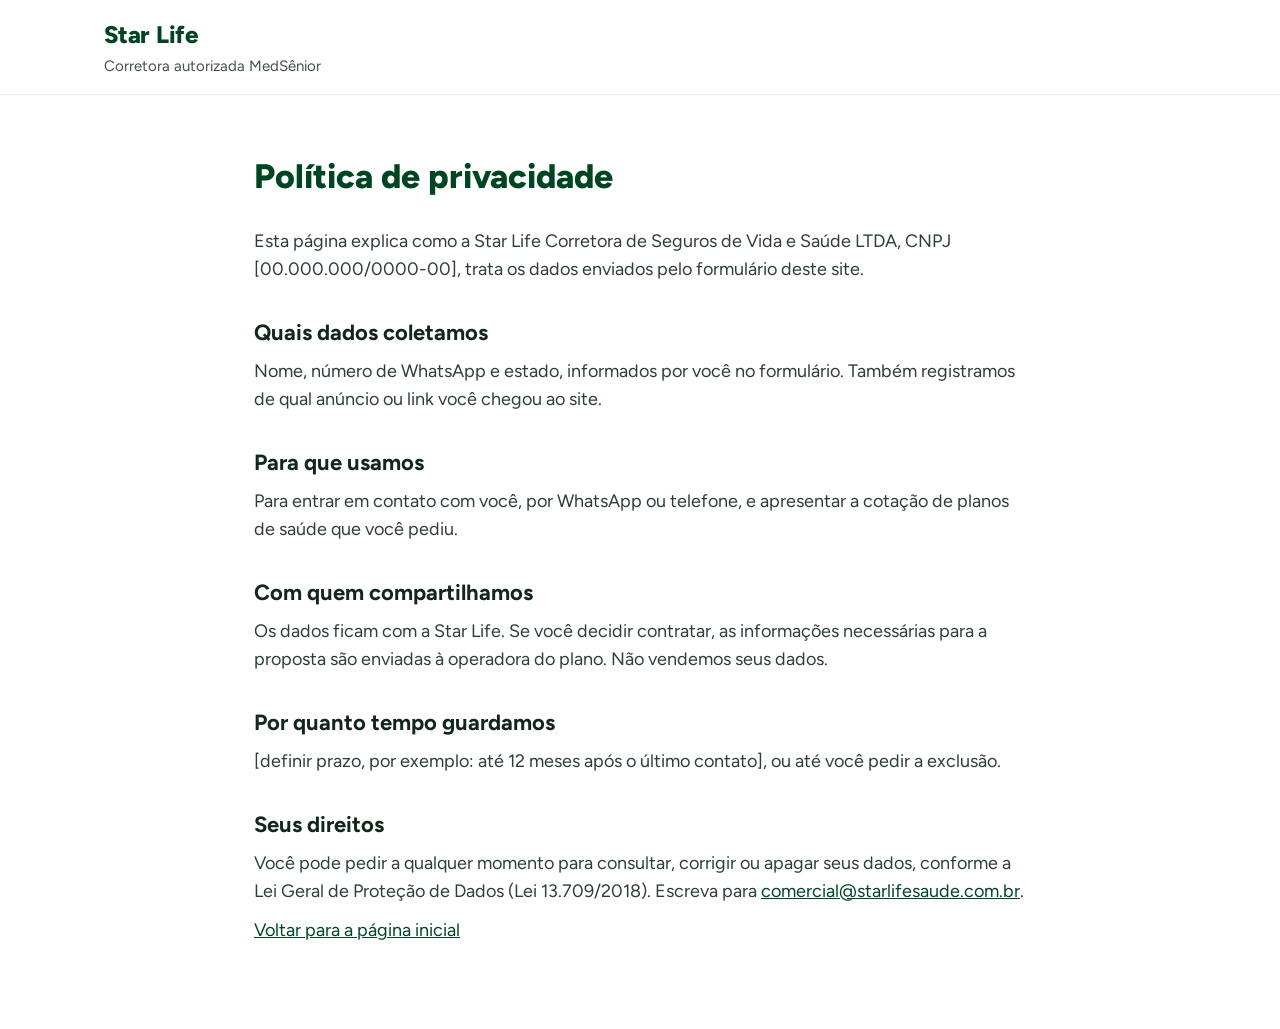
==== privacidade.html @ b42cec8d "Preenche endereço e e-mail de contato com dados do site da Star Life Co-Authored-By: Claude Opus 5.5" ====
<!doctype html>
<html lang="pt-BR">
<head>
<meta charset="utf-8">
<meta name="viewport" content="width=device-width, initial-scale=1">
<title>Política de privacidade | Star Life Corretora</title>
<meta name="robots" content="noindex">
<link rel="stylesheet" href="https://fonts.googleapis.com/css2?family=Figtree:wght@400;500;600;700;800&display=swap">
<link rel="stylesheet" href="styles.css">
</head>
<body>

<header class="topo">
  <div class="container topo__linha">
    <a class="marca" href="index.html" style="text-decoration: none">
      <span class="marca__nome">Star Life</span>
      <span class="marca__sub">Corretora autorizada MedSênior</span>
    </a>
  </div>
</header>

<!-- RASCUNHO: revisar com a cliente (e, se possível, com um advogado) antes de publicar. -->
<main class="texto">
  <div class="container container--estreito">
    <h1>Política de privacidade</h1>

    <p>Esta página explica como a Star Life Corretora de Seguros de Vida e Saúde LTDA, CNPJ [00.000.000/0000-00], trata os dados enviados pelo formulário deste site.</p>

    <h2>Quais dados coletamos</h2>
    <p>Nome, número de WhatsApp e estado, informados por você no formulário. Também registramos de qual anúncio ou link você chegou ao site.</p>

    <h2>Para que usamos</h2>
    <p>Para entrar em contato com você, por WhatsApp ou telefone, e apresentar a cotação de planos de saúde que você pediu.</p>

    <h2>Com quem compartilhamos</h2>
    <p>Os dados ficam com a Star Life. Se você decidir contratar, as informações necessárias para a proposta são enviadas à operadora do plano. Não vendemos seus dados.</p>

    <h2>Por quanto tempo guardamos</h2>
    <p>[definir prazo, por exemplo: até 12 meses após o último contato], ou até você pedir a exclusão.</p>

    <h2>Seus direitos</h2>
    <p>Você pode pedir a qualquer momento para consultar, corrigir ou apagar seus dados, conforme a Lei Geral de Proteção de Dados (Lei 13.709/2018). Escreva para <a href="mailto:comercial@starlifesaude.com.br">comercial@starlifesaude.com.br</a>.</p>

    <p><a href="index.html">Voltar para a página inicial</a></p>
  </div>
</main>

</body>
</html>
---- styles.css ----
:root {
  --verde-escuro: #004522;
  --verde: #388E3C;
  --bege: #FDD79A;
  --tinta: #12261A;
  --tinta-suave: #3F5447;
  --tinta-media: #2B4033;
  --fundo-suave: #F3F8F4;
  --linha: #D5E2D8;
  --borda-campo: #7C9483;
}

*, *::before, *::after { box-sizing: border-box; }

html { scroll-behavior: smooth; }

body {
  margin: 0;
  font-family: 'Figtree', system-ui, sans-serif;
  font-size: 18px;
  line-height: 1.55;
  color: var(--tinta);
  background: #fff;
}

[hidden] { display: none !important; }

h1, h2, h3, p { margin: 0; }

a { color: var(--verde-escuro); }
a:hover { color: #0B6B37; }

:focus-visible { outline: 3px solid #E0A93B; outline-offset: 2px; }

.container { max-width: 1120px; margin: 0 auto; padding: 0 24px; }
.container--estreito { max-width: 820px; }

/* Botões */
.botao {
  display: inline-flex; align-items: center; justify-content: center; gap: 10px;
  min-height: 56px; padding: 0 28px;
  border: 0; border-radius: 999px;
  font: inherit; font-weight: 800; text-decoration: none; cursor: pointer;
}
.botao--escuro { background: var(--verde-escuro); color: #fff; }
.botao--escuro:hover { background: #0B5A30; color: #fff; }
.botao--claro { background: var(--bege); color: #3A2A05; }
.botao--claro:hover { background: #FFE3B5; color: #3A2A05; }
.botao--cheio { width: 100%; min-height: 60px; font-size: 19px; }
.link {
  padding: 12px 0; border: 0; background: none; cursor: pointer;
  font: inherit; font-size: 16px; font-weight: 600;
  color: var(--verde-escuro); text-decoration: underline;
}

/* Topo */
.topo { border-bottom: 1px solid #E3EBE5; }
.topo__linha {
  display: flex; flex-wrap: wrap; gap: 16px;
  align-items: center; justify-content: space-between;
  padding-top: 16px; padding-bottom: 16px;
}
.topo .botao { min-height: 48px; padding: 0 22px; font-size: 17px; font-weight: 700; }
.marca { display: flex; flex-direction: column; gap: 2px; }
.marca__nome { font-size: 24px; font-weight: 800; color: var(--verde-escuro); letter-spacing: -0.01em; }
.marca__sub { font-size: 15px; color: var(--tinta-suave); }

/* Hero */
.hero { background: var(--fundo-suave); }
.hero__linha {
  display: flex; flex-wrap: wrap; gap: 48px; align-items: flex-start;
  padding-top: 64px; padding-bottom: 64px;
}
.hero__texto { flex: 1 1 440px; min-width: 0; display: flex; flex-direction: column; gap: 24px; align-items: flex-start; }
.hero h1 {
  font-size: clamp(34px, 5vw, 56px); line-height: 1.08; font-weight: 800;
  color: var(--verde-escuro); letter-spacing: -0.02em;
}
.hero__sub { font-size: 20px; color: var(--tinta-media); max-width: 520px; }
.selo {
  padding: 8px 16px; border-radius: 999px;
  background: var(--bege); color: #3A2A05; font-weight: 700; font-size: 16px;
}
.preco {
  display: flex; flex-direction: column; gap: 4px;
  padding: 20px 24px; border-radius: 16px; background: #fff; border: 1px solid var(--linha);
}
.preco__rotulo, .preco__ref { font-size: 15px; color: var(--tinta-suave); }
.preco__valor { font-size: 36px; font-weight: 800; color: var(--verde-escuro); line-height: 1.1; }
.preco__valor small { font-size: 18px; font-weight: 600; }

/* Cartão do formulário */
.cartao {
  flex: 1 1 380px; min-width: 0; max-width: 480px;
  background: #fff; border: 1px solid var(--linha); border-radius: 20px; padding: 32px;
  scroll-margin-top: 16px;
}
.cartao form, #form-sucesso { display: flex; flex-direction: column; gap: 20px; }
#form-sucesso { align-items: flex-start; gap: 16px; }
.cartao h2 { font-size: 26px; font-weight: 800; color: var(--verde-escuro); line-height: 1.2; }
.cartao__sub { font-size: 17px; color: var(--tinta-suave); margin-top: -14px; }
.campo { display: flex; flex-direction: column; gap: 8px; margin: 0; padding: 0; border: 0; min-width: 0; }
.campo label, .campo legend { font-weight: 700; font-size: 17px; padding: 0; }
.campo legend { margin-bottom: 10px; }
.campo input {
  width: 100%; height: 56px; padding: 0 16px;
  border: 2px solid var(--borda-campo); border-radius: 12px;
  font: inherit; font-size: 19px; color: var(--tinta); background: #fff;
}
.campo input[aria-invalid="true"] { border-color: #B3261E; }
.ufs { display: flex; flex-wrap: wrap; gap: 8px; }
.uf {
  min-width: 56px; height: 48px; padding: 0 14px;
  border: 2px solid var(--borda-campo); border-radius: 12px;
  background: #fff; color: var(--tinta);
  font: inherit; font-weight: 700; cursor: pointer;
}
.uf[aria-pressed="true"] { background: var(--verde-escuro); border-color: var(--verde-escuro); color: #fff; }
.isca { position: absolute; left: -9999px; width: 1px; height: 1px; overflow: hidden; }
.erro {
  padding: 12px 16px; border-radius: 12px;
  background: #FDECEA; color: #8A1C12; font-size: 16px; font-weight: 600;
}
.consentimento { font-size: 14px; color: var(--tinta-suave); }

/* Seções */
.secao { padding: 72px 0; }
.secao--suave { background: var(--fundo-suave); }
.secao--verde { background: var(--verde-escuro); color: #fff; }
.secao h2 {
  font-size: clamp(28px, 4vw, 34px); line-height: 1.2; font-weight: 800;
  color: var(--verde-escuro); letter-spacing: -0.01em; margin-bottom: 40px;
}
.secao--verde h2 { color: #fff; margin-bottom: 32px; }
.sobretitulo {
  font-size: 16px; font-weight: 700; color: var(--bege);
  letter-spacing: 0.06em; text-transform: uppercase; margin-bottom: 12px;
}

.diferenciais { display: flex; flex-wrap: wrap; gap: 24px; }
.diferencial { flex: 1 1 220px; display: flex; flex-direction: column; gap: 12px; }
.diferencial h3 { font-size: 21px; font-weight: 700; }
.diferencial p { color: var(--tinta-suave); }

.publicos { display: flex; flex-wrap: wrap; gap: 24px; margin-bottom: 32px; }
.publico {
  flex: 1 1 300px; padding: 28px; border: 1px solid #2F6B49; border-radius: 16px;
  display: flex; flex-direction: column; gap: 8px;
}
.publico h3 { font-size: 22px; font-weight: 700; color: var(--bege); }
.publico p { color: #E4EFE7; }

.quem { display: flex; flex-wrap: wrap; gap: 40px; align-items: center; }
.quem__foto {
  flex: 0 0 200px; height: 200px; border-radius: 50%;
  background: #E9F1EB; border: 2px dashed #9DB3A3;
  display: flex; align-items: center; justify-content: center; text-align: center;
  font-size: 15px; color: var(--tinta-suave); padding: 16px;
}
.quem__texto { flex: 1 1 360px; min-width: 0; display: flex; flex-direction: column; gap: 16px; align-items: flex-start; }
.quem__texto h2 { margin-bottom: 0; }
.quem__texto p { font-size: 20px; color: var(--tinta-media); }

details {
  background: #fff; border: 1px solid var(--linha); border-radius: 14px;
  padding: 20px 24px; margin-top: 16px;
}
summary {
  display: flex; justify-content: space-between; gap: 16px;
  font-size: 20px; font-weight: 700; cursor: pointer; list-style: none;
}
summary::-webkit-details-marker { display: none; }
summary::after { content: '+'; font-weight: 600; color: var(--verde-escuro); }
details[open] summary::after { content: '−'; }
details p { margin-top: 12px; color: var(--tinta-media); }

/* Rodapé */
.rodape { background: var(--tinta); color: #D7E3DA; padding: 48px 0; font-size: 15px; line-height: 1.6; }
.rodape .container { display: flex; flex-direction: column; gap: 16px; }
.rodape__razao { font-size: 18px; font-weight: 700; color: #fff; }
.rodape a { color: var(--bege); }

/* Página de texto (política de privacidade) */
.texto { padding: 56px 0 72px; }
.texto h1 { font-size: 34px; font-weight: 800; color: var(--verde-escuro); margin-bottom: 24px; }
.texto h2 { font-size: 22px; font-weight: 700; margin: 32px 0 8px; }
.texto p { margin-bottom: 12px; color: var(--tinta-media); }

@media (max-width: 560px) {
  .hero__linha { padding-top: 40px; padding-bottom: 40px; gap: 32px; }
  .cartao { padding: 24px; max-width: none; }
  .secao { padding: 56px 0; }
  .quem__foto { flex-basis: 140px; height: 140px; }
}

@media (prefers-reduced-motion: reduce) {
  html { scroll-behavior: auto; }
}
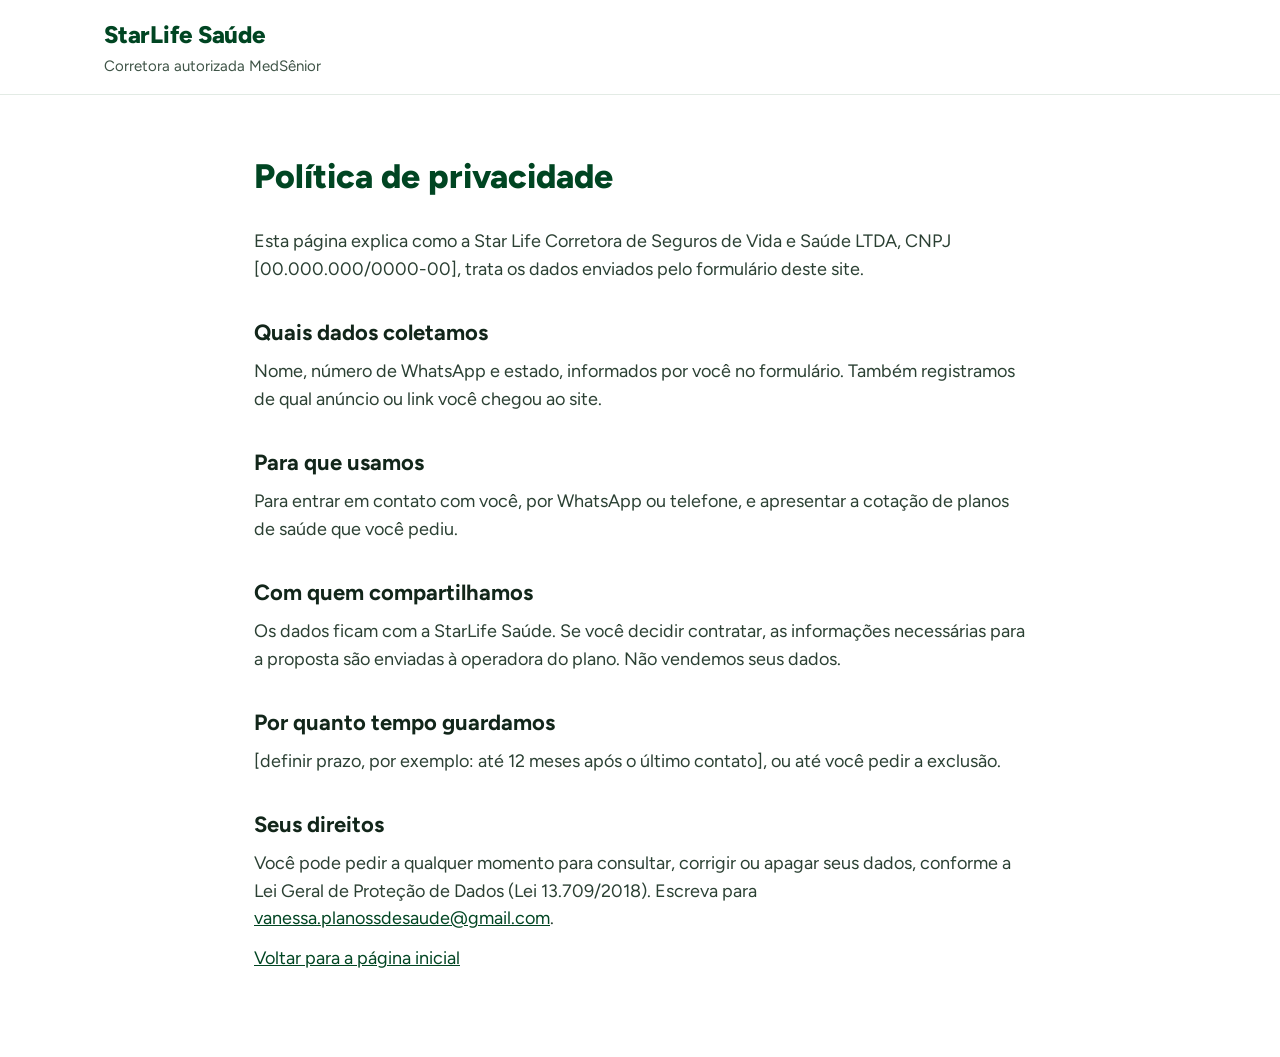
==== commit d990b574: "Usa a marca StarLife Saúde e direciona contatos para a Vanessa Co-Authored-By: Claude Opus 5.5 <nore" ====
--- a/privacidade.html
+++ b/privacidade.html
@@ -3,7 +3,7 @@
 <head>
 <meta charset="utf-8">
 <meta name="viewport" content="width=device-width, initial-scale=1">
-<title>Política de privacidade | Star Life Corretora</title>
+<title>Política de privacidade | StarLife Saúde</title>
 <meta name="robots" content="noindex">
 <link rel="stylesheet" href="https://fonts.googleapis.com/css2?family=Figtree:wght@400;500;600;700;800&display=swap">
 <link rel="stylesheet" href="styles.css">
@@ -13,7 +13,7 @@
 <header class="topo">
   <div class="container topo__linha">
     <a class="marca" href="index.html" style="text-decoration: none">
-      <span class="marca__nome">Star Life</span>
+      <span class="marca__nome">StarLife Saúde</span>
       <span class="marca__sub">Corretora autorizada MedSênior</span>
     </a>
   </div>
@@ -33,13 +33,13 @@
     <p>Para entrar em contato com você, por WhatsApp ou telefone, e apresentar a cotação de planos de saúde que você pediu.</p>
 
     <h2>Com quem compartilhamos</h2>
-    <p>Os dados ficam com a Star Life. Se você decidir contratar, as informações necessárias para a proposta são enviadas à operadora do plano. Não vendemos seus dados.</p>
+    <p>Os dados ficam com a StarLife Saúde. Se você decidir contratar, as informações necessárias para a proposta são enviadas à operadora do plano. Não vendemos seus dados.</p>
 
     <h2>Por quanto tempo guardamos</h2>
     <p>[definir prazo, por exemplo: até 12 meses após o último contato], ou até você pedir a exclusão.</p>
 
     <h2>Seus direitos</h2>
-    <p>Você pode pedir a qualquer momento para consultar, corrigir ou apagar seus dados, conforme a Lei Geral de Proteção de Dados (Lei 13.709/2018). Escreva para <a href="mailto:comercial@starlifesaude.com.br">comercial@starlifesaude.com.br</a>.</p>
+    <p>Você pode pedir a qualquer momento para consultar, corrigir ou apagar seus dados, conforme a Lei Geral de Proteção de Dados (Lei 13.709/2018). Escreva para <a href="mailto:vanessa.planossdesaude@gmail.com">vanessa.planossdesaude@gmail.com</a>.</p>
 
     <p><a href="index.html">Voltar para a página inicial</a></p>
   </div>
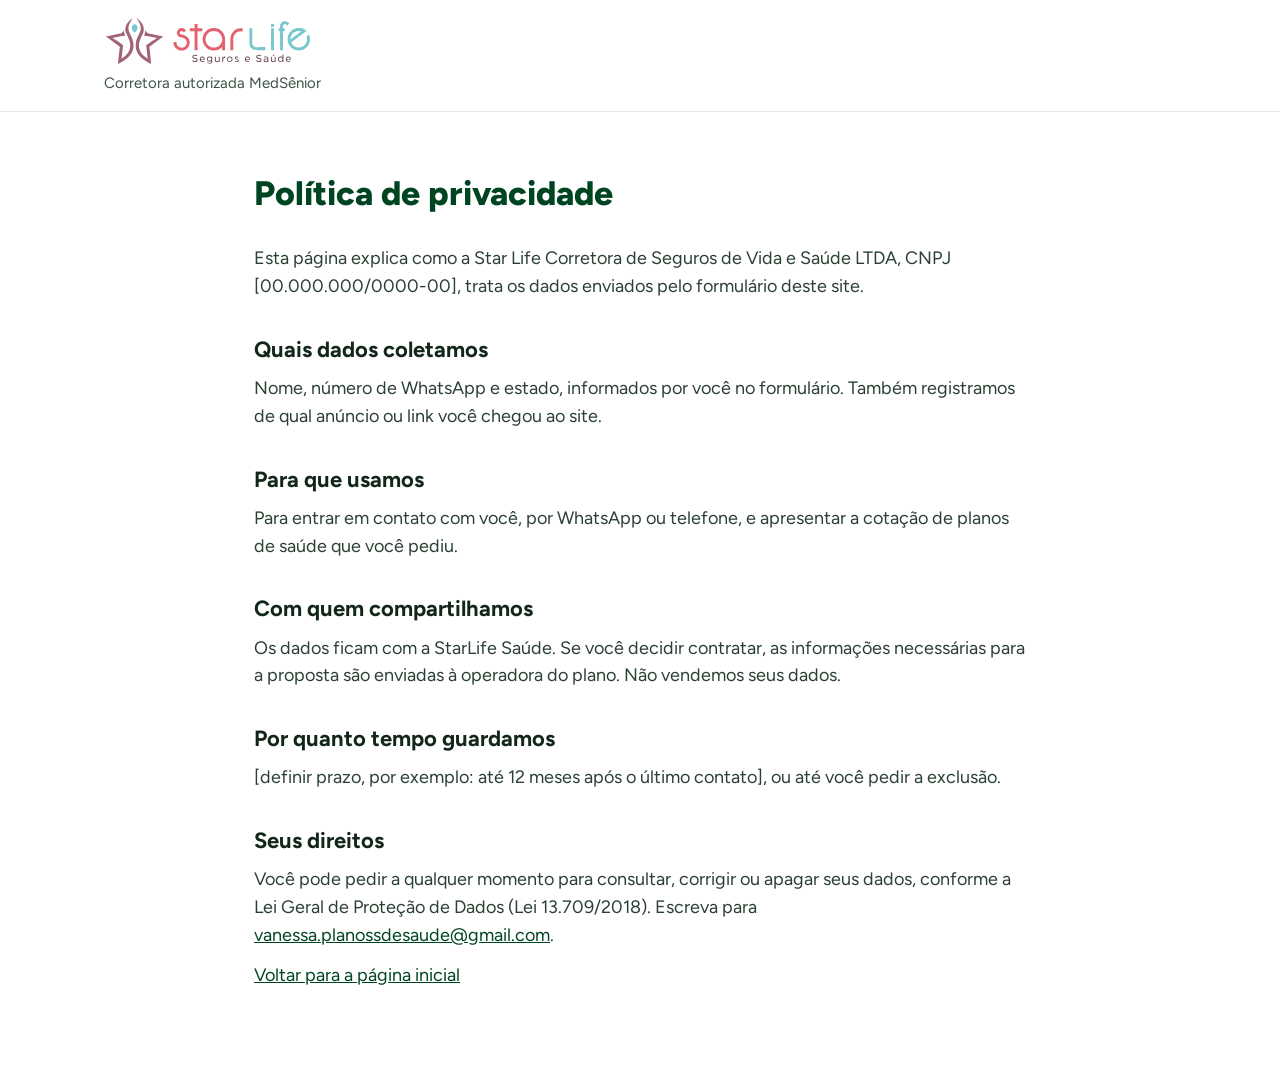
==== commit 624f1cb1: "Adiciona o logo da StarLife no topo SVG obtido do site da corretora (starlifesaude.com.br), recortad" ====
--- a/privacidade.html
+++ b/privacidade.html
@@ -13,7 +13,7 @@
 <header class="topo">
   <div class="container topo__linha">
     <a class="marca" href="index.html" style="text-decoration: none">
-      <span class="marca__nome">StarLife Saúde</span>
+      <img class="marca__logo" src="assets/logo-starlife.svg" alt="StarLife Seguros e Saúde" width="208" height="50">
       <span class="marca__sub">Corretora autorizada MedSênior</span>
     </a>
   </div>
--- a/styles.css
+++ b/styles.css
@@ -61,7 +61,8 @@
   padding-top: 16px; padding-bottom: 16px;
 }
 .topo .botao { min-height: 48px; padding: 0 22px; font-size: 17px; font-weight: 700; }
-.marca { display: flex; flex-direction: column; gap: 2px; }
+.marca { display: flex; flex-direction: column; gap: 6px; }
+.marca__logo { display: block; height: 50px; width: auto; align-self: flex-start; }
 .marca__nome { font-size: 24px; font-weight: 800; color: var(--verde-escuro); letter-spacing: -0.01em; }
 .marca__sub { font-size: 15px; color: var(--tinta-suave); }
 
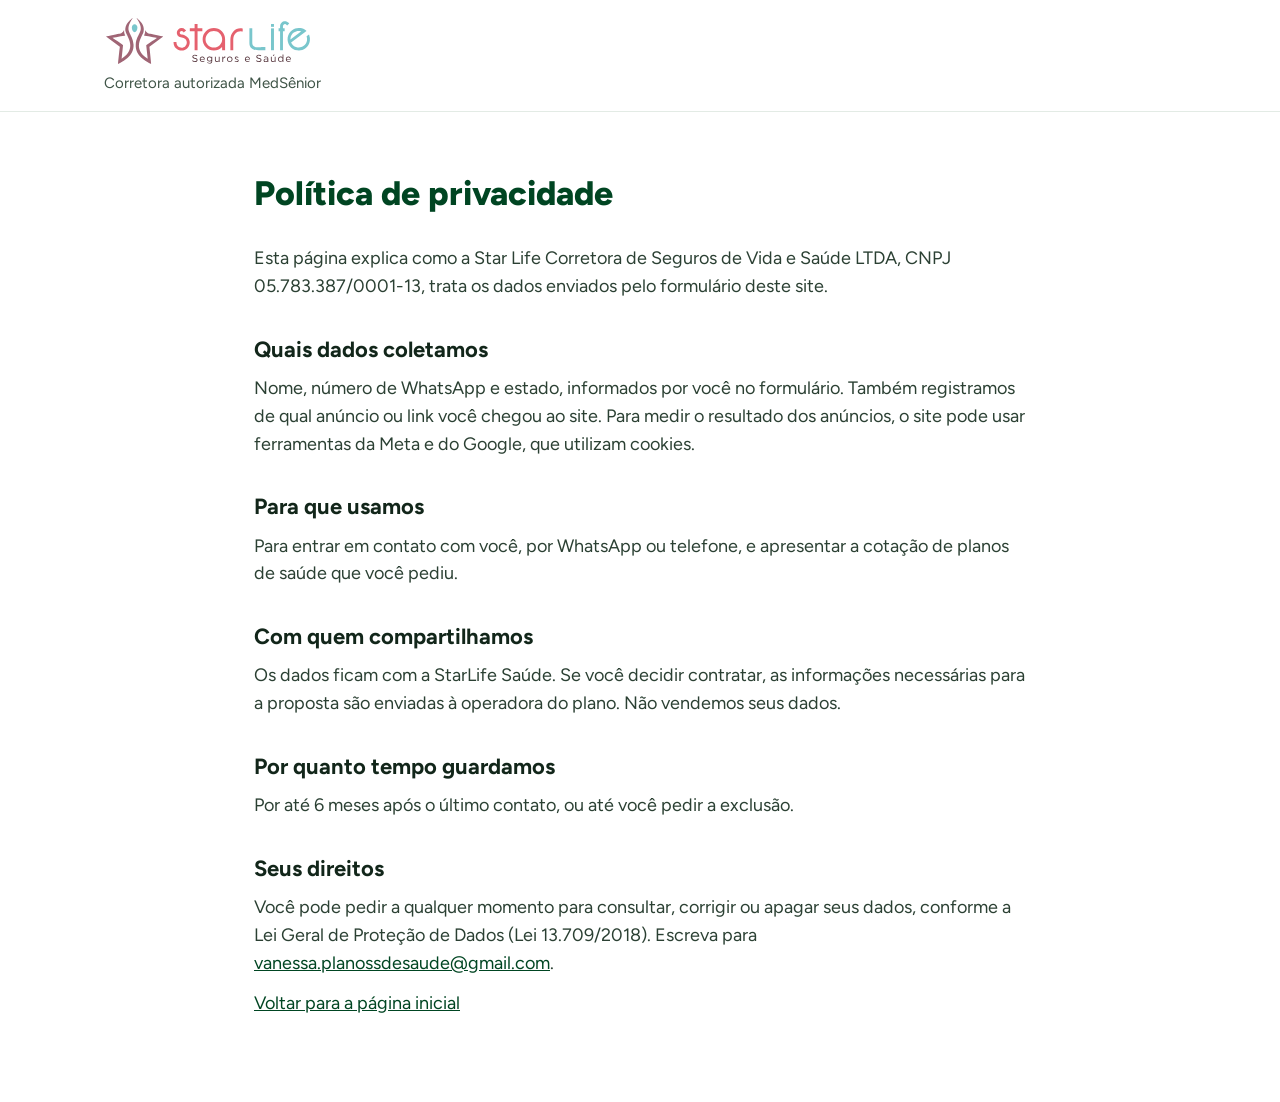
==== commit dfaaab83: "Aplica as respostas da cliente - CNPJ e endereço no rodapé; campo de SUSEP removido - Idade mínima 4" ====
--- a/privacidade.html
+++ b/privacidade.html
@@ -24,10 +24,10 @@
   <div class="container container--estreito">
     <h1>Política de privacidade</h1>
 
-    <p>Esta página explica como a Star Life Corretora de Seguros de Vida e Saúde LTDA, CNPJ [00.000.000/0000-00], trata os dados enviados pelo formulário deste site.</p>
+    <p>Esta página explica como a Star Life Corretora de Seguros de Vida e Saúde LTDA, CNPJ 05.783.387/0001-13, trata os dados enviados pelo formulário deste site.</p>
 
     <h2>Quais dados coletamos</h2>
-    <p>Nome, número de WhatsApp e estado, informados por você no formulário. Também registramos de qual anúncio ou link você chegou ao site.</p>
+    <p>Nome, número de WhatsApp e estado, informados por você no formulário. Também registramos de qual anúncio ou link você chegou ao site. Para medir o resultado dos anúncios, o site pode usar ferramentas da Meta e do Google, que utilizam cookies.</p>
 
     <h2>Para que usamos</h2>
     <p>Para entrar em contato com você, por WhatsApp ou telefone, e apresentar a cotação de planos de saúde que você pediu.</p>
@@ -36,7 +36,7 @@
     <p>Os dados ficam com a StarLife Saúde. Se você decidir contratar, as informações necessárias para a proposta são enviadas à operadora do plano. Não vendemos seus dados.</p>
 
     <h2>Por quanto tempo guardamos</h2>
-    <p>[definir prazo, por exemplo: até 12 meses após o último contato], ou até você pedir a exclusão.</p>
+    <p>Por até 6 meses após o último contato, ou até você pedir a exclusão.</p>
 
     <h2>Seus direitos</h2>
     <p>Você pode pedir a qualquer momento para consultar, corrigir ou apagar seus dados, conforme a Lei Geral de Proteção de Dados (Lei 13.709/2018). Escreva para <a href="mailto:vanessa.planossdesaude@gmail.com">vanessa.planossdesaude@gmail.com</a>.</p>
--- a/styles.css
+++ b/styles.css
@@ -77,6 +77,7 @@
   font-size: clamp(34px, 5vw, 56px); line-height: 1.08; font-weight: 800;
   color: var(--verde-escuro); letter-spacing: -0.02em;
 }
+.hero__operadora { display: block; height: 56px; width: auto; }
 .hero__sub { font-size: 20px; color: var(--tinta-media); max-width: 520px; }
 .selo {
   padding: 8px 16px; border-radius: 999px;
@@ -151,13 +152,19 @@
 .publico h3 { font-size: 22px; font-weight: 700; color: var(--bege); }
 .publico p { color: #E4EFE7; }
 
+.passos { list-style: none; margin: 0 0 40px; padding: 0; display: flex; flex-wrap: wrap; gap: 24px; }
+.passo { flex: 1 1 260px; display: flex; flex-direction: column; gap: 10px; }
+.passo__n {
+  width: 44px; height: 44px; border-radius: 50%;
+  display: flex; align-items: center; justify-content: center;
+  background: var(--verde-escuro); color: #fff; font-weight: 800; font-size: 20px;
+}
+.passo h3 { font-size: 21px; font-weight: 700; }
+.passo p { color: var(--tinta-suave); }
+
+.secao--borda { border-top: 1px solid var(--linha); }
 .quem { display: flex; flex-wrap: wrap; gap: 40px; align-items: center; }
-.quem__foto {
-  flex: 0 0 200px; height: 200px; border-radius: 50%;
-  background: #E9F1EB; border: 2px dashed #9DB3A3;
-  display: flex; align-items: center; justify-content: center; text-align: center;
-  font-size: 15px; color: var(--tinta-suave); padding: 16px;
-}
+.quem__foto { flex: 0 0 200px; width: 200px; height: 200px; border-radius: 50%; object-fit: cover; }
 .quem__texto { flex: 1 1 360px; min-width: 0; display: flex; flex-direction: column; gap: 16px; align-items: flex-start; }
 .quem__texto h2 { margin-bottom: 0; }
 .quem__texto p { font-size: 20px; color: var(--tinta-media); }
@@ -191,7 +198,6 @@
   .hero__linha { padding-top: 40px; padding-bottom: 40px; gap: 32px; }
   .cartao { padding: 24px; max-width: none; }
   .secao { padding: 56px 0; }
-  .quem__foto { flex-basis: 140px; height: 140px; }
 }
 
 @media (prefers-reduced-motion: reduce) {
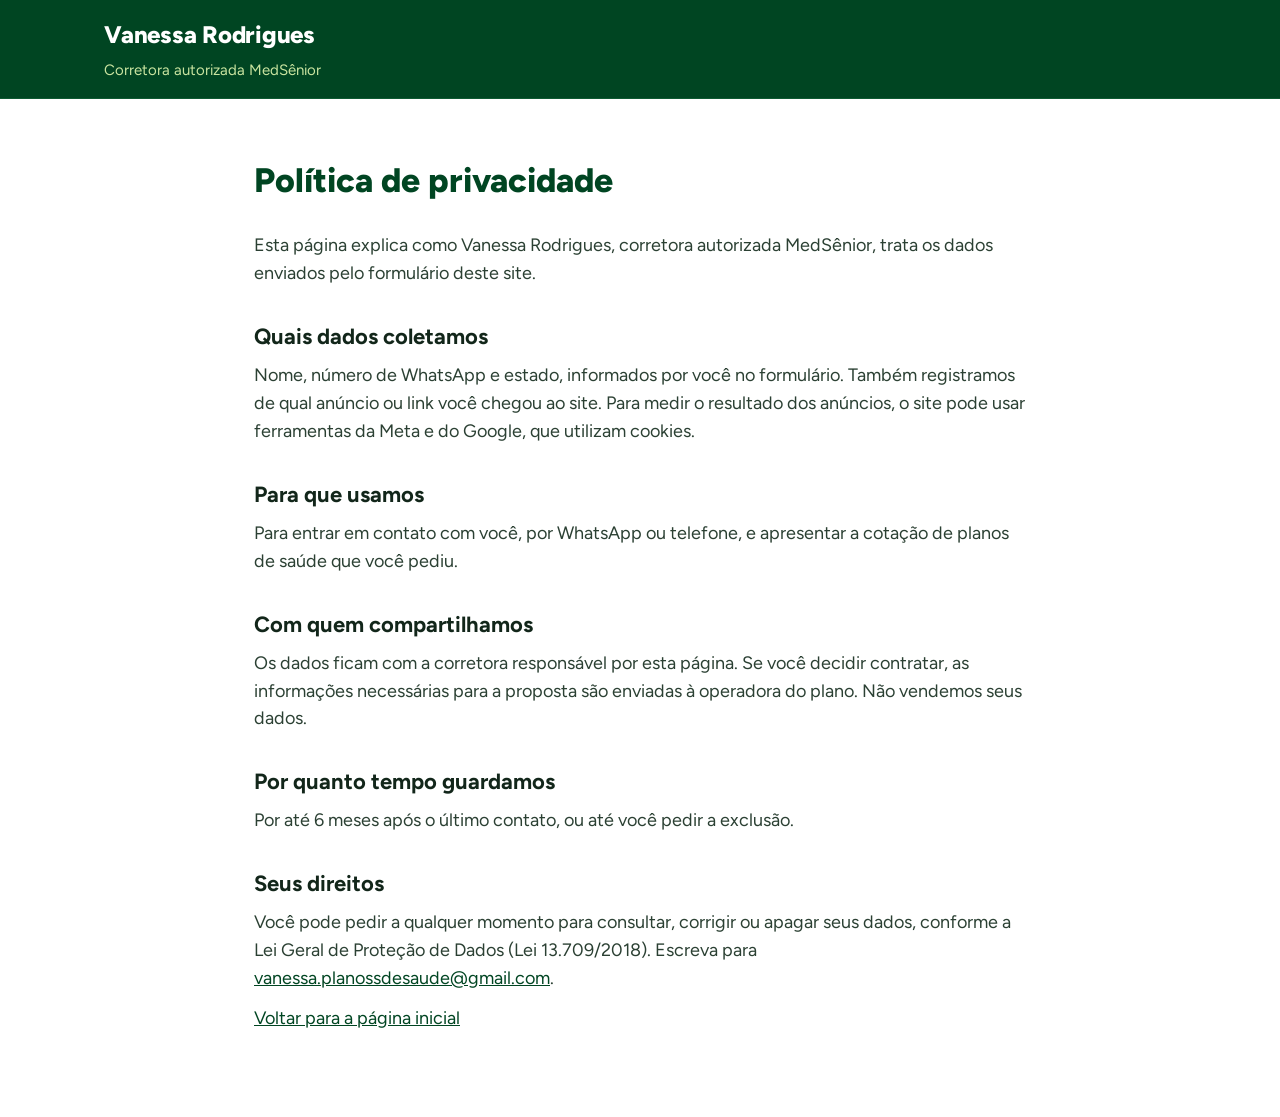
==== commit dcd630ec: "Página do corretor: remove a identidade da StarLife e usa o verde MedSênior - Topo e rodapé com o no" ====
--- a/privacidade.html
+++ b/privacidade.html
@@ -3,7 +3,7 @@
 <head>
 <meta charset="utf-8">
 <meta name="viewport" content="width=device-width, initial-scale=1">
-<title>Política de privacidade | StarLife Saúde</title>
+<title>Política de privacidade | Vanessa Rodrigues, corretora autorizada</title>
 <meta name="robots" content="noindex">
 <link rel="stylesheet" href="https://fonts.googleapis.com/css2?family=Figtree:wght@400;500;600;700;800&display=swap">
 <link rel="stylesheet" href="styles.css">
@@ -13,7 +13,7 @@
 <header class="topo">
   <div class="container topo__linha">
     <a class="marca" href="index.html" style="text-decoration: none">
-      <img class="marca__logo" src="assets/logo-starlife.svg" alt="StarLife Seguros e Saúde" width="208" height="50">
+      <span class="marca__nome">Vanessa Rodrigues</span>
       <span class="marca__sub">Corretora autorizada MedSênior</span>
     </a>
   </div>
@@ -24,7 +24,7 @@
   <div class="container container--estreito">
     <h1>Política de privacidade</h1>
 
-    <p>Esta página explica como a Star Life Corretora de Seguros de Vida e Saúde LTDA, CNPJ 05.783.387/0001-13, trata os dados enviados pelo formulário deste site.</p>
+    <p>Esta página explica como Vanessa Rodrigues, corretora autorizada MedSênior, trata os dados enviados pelo formulário deste site.</p>
 
     <h2>Quais dados coletamos</h2>
     <p>Nome, número de WhatsApp e estado, informados por você no formulário. Também registramos de qual anúncio ou link você chegou ao site. Para medir o resultado dos anúncios, o site pode usar ferramentas da Meta e do Google, que utilizam cookies.</p>
@@ -33,7 +33,7 @@
     <p>Para entrar em contato com você, por WhatsApp ou telefone, e apresentar a cotação de planos de saúde que você pediu.</p>
 
     <h2>Com quem compartilhamos</h2>
-    <p>Os dados ficam com a StarLife Saúde. Se você decidir contratar, as informações necessárias para a proposta são enviadas à operadora do plano. Não vendemos seus dados.</p>
+    <p>Os dados ficam com a corretora responsável por esta página. Se você decidir contratar, as informações necessárias para a proposta são enviadas à operadora do plano. Não vendemos seus dados.</p>
 
     <h2>Por quanto tempo guardamos</h2>
     <p>Por até 6 meses após o último contato, ou até você pedir a exclusão.</p>
--- a/styles.css
+++ b/styles.css
@@ -2,6 +2,7 @@
   --verde-escuro: #004522;
   --verde: #388E3C;
   --bege: #FDD79A;
+  --verde-claro: #A6CE39;
   --tinta: #12261A;
   --tinta-suave: #3F5447;
   --tinta-media: #2B4033;
@@ -46,6 +47,8 @@
 .botao--escuro:hover { background: #0B5A30; color: #fff; }
 .botao--claro { background: var(--bege); color: #3A2A05; }
 .botao--claro:hover { background: #FFE3B5; color: #3A2A05; }
+.botao--lima { background: var(--verde-claro); color: #003A1D; }
+.botao--lima:hover { background: #B9DD55; color: #003A1D; }
 .botao--cheio { width: 100%; min-height: 60px; font-size: 19px; }
 .link {
   padding: 12px 0; border: 0; background: none; cursor: pointer;
@@ -54,7 +57,7 @@
 }
 
 /* Topo */
-.topo { border-bottom: 1px solid #E3EBE5; }
+.topo { background: var(--verde-escuro); border-bottom: 1px solid #0E5A33; }
 .topo__linha {
   display: flex; flex-wrap: wrap; gap: 16px;
   align-items: center; justify-content: space-between;
@@ -63,11 +66,11 @@
 .topo .botao { min-height: 48px; padding: 0 22px; font-size: 17px; font-weight: 700; }
 .marca { display: flex; flex-direction: column; gap: 6px; }
 .marca__logo { display: block; height: 50px; width: auto; align-self: flex-start; }
-.marca__nome { font-size: 24px; font-weight: 800; color: var(--verde-escuro); letter-spacing: -0.01em; }
-.marca__sub { font-size: 15px; color: var(--tinta-suave); }
+.marca__nome { font-size: 24px; font-weight: 800; color: #fff; letter-spacing: -0.01em; text-decoration: none; }
+.marca__sub { font-size: 15px; color: #C9E4A0; }
 
 /* Hero */
-.hero { background: var(--fundo-suave); }
+.hero { background: var(--verde-escuro); color: #E4EFE7; }
 .hero__linha {
   display: flex; flex-wrap: wrap; gap: 48px; align-items: flex-start;
   padding-top: 64px; padding-bottom: 64px;
@@ -75,17 +78,17 @@
 .hero__texto { flex: 1 1 440px; min-width: 0; display: flex; flex-direction: column; gap: 24px; align-items: flex-start; }
 .hero h1 {
   font-size: clamp(34px, 5vw, 56px); line-height: 1.08; font-weight: 800;
-  color: var(--verde-escuro); letter-spacing: -0.02em;
+  color: var(--verde-claro); letter-spacing: -0.02em;
 }
 .hero__operadora { display: block; height: 56px; width: auto; }
-.hero__sub { font-size: 20px; color: var(--tinta-media); max-width: 520px; }
+.hero__sub { font-size: 20px; color: #E4EFE7; max-width: 520px; }
 .selo {
   padding: 8px 16px; border-radius: 999px;
   background: var(--bege); color: #3A2A05; font-weight: 700; font-size: 16px;
 }
 .preco {
   display: flex; flex-direction: column; gap: 4px;
-  padding: 20px 24px; border-radius: 16px; background: #fff; border: 1px solid var(--linha);
+  padding: 20px 24px; border-radius: 16px; background: #fff; color: var(--tinta); border: 1px solid var(--linha);
 }
 .preco__rotulo, .preco__ref { font-size: 15px; color: var(--tinta-suave); }
 .preco__valor { font-size: 36px; font-weight: 800; color: var(--verde-escuro); line-height: 1.1; }
@@ -94,7 +97,7 @@
 /* Cartão do formulário */
 .cartao {
   flex: 1 1 380px; min-width: 0; max-width: 480px;
-  background: #fff; border: 1px solid var(--linha); border-radius: 20px; padding: 32px;
+  background: #fff; color: var(--tinta); border: 1px solid var(--linha); border-radius: 20px; padding: 32px;
   scroll-margin-top: 16px;
 }
 .cartao form, #form-sucesso { display: flex; flex-direction: column; gap: 20px; }
@@ -133,7 +136,7 @@
   font-size: clamp(28px, 4vw, 34px); line-height: 1.2; font-weight: 800;
   color: var(--verde-escuro); letter-spacing: -0.01em; margin-bottom: 40px;
 }
-.secao--verde h2 { color: #fff; margin-bottom: 32px; }
+.secao--verde h2 { color: var(--verde-claro); margin-bottom: 32px; }
 .sobretitulo {
   font-size: 16px; font-weight: 700; color: var(--bege);
   letter-spacing: 0.06em; text-transform: uppercase; margin-bottom: 12px;
@@ -149,7 +152,7 @@
   flex: 1 1 300px; padding: 28px; border: 1px solid #2F6B49; border-radius: 16px;
   display: flex; flex-direction: column; gap: 8px;
 }
-.publico h3 { font-size: 22px; font-weight: 700; color: var(--bege); }
+.publico h3 { font-size: 22px; font-weight: 700; color: var(--verde-claro); }
 .publico p { color: #E4EFE7; }
 
 .passos { list-style: none; margin: 0 0 40px; padding: 0; display: flex; flex-wrap: wrap; gap: 24px; }
@@ -167,6 +170,7 @@
 .quem__foto { flex: 0 0 200px; width: 200px; height: 200px; border-radius: 50%; object-fit: cover; }
 .quem__texto { flex: 1 1 360px; min-width: 0; display: flex; flex-direction: column; gap: 16px; align-items: flex-start; }
 .quem__texto h2 { margin-bottom: 0; }
+.quem__paragrafos { display: flex; flex-direction: column; gap: 12px; }
 .quem__texto p { font-size: 20px; color: var(--tinta-media); }
 
 details {
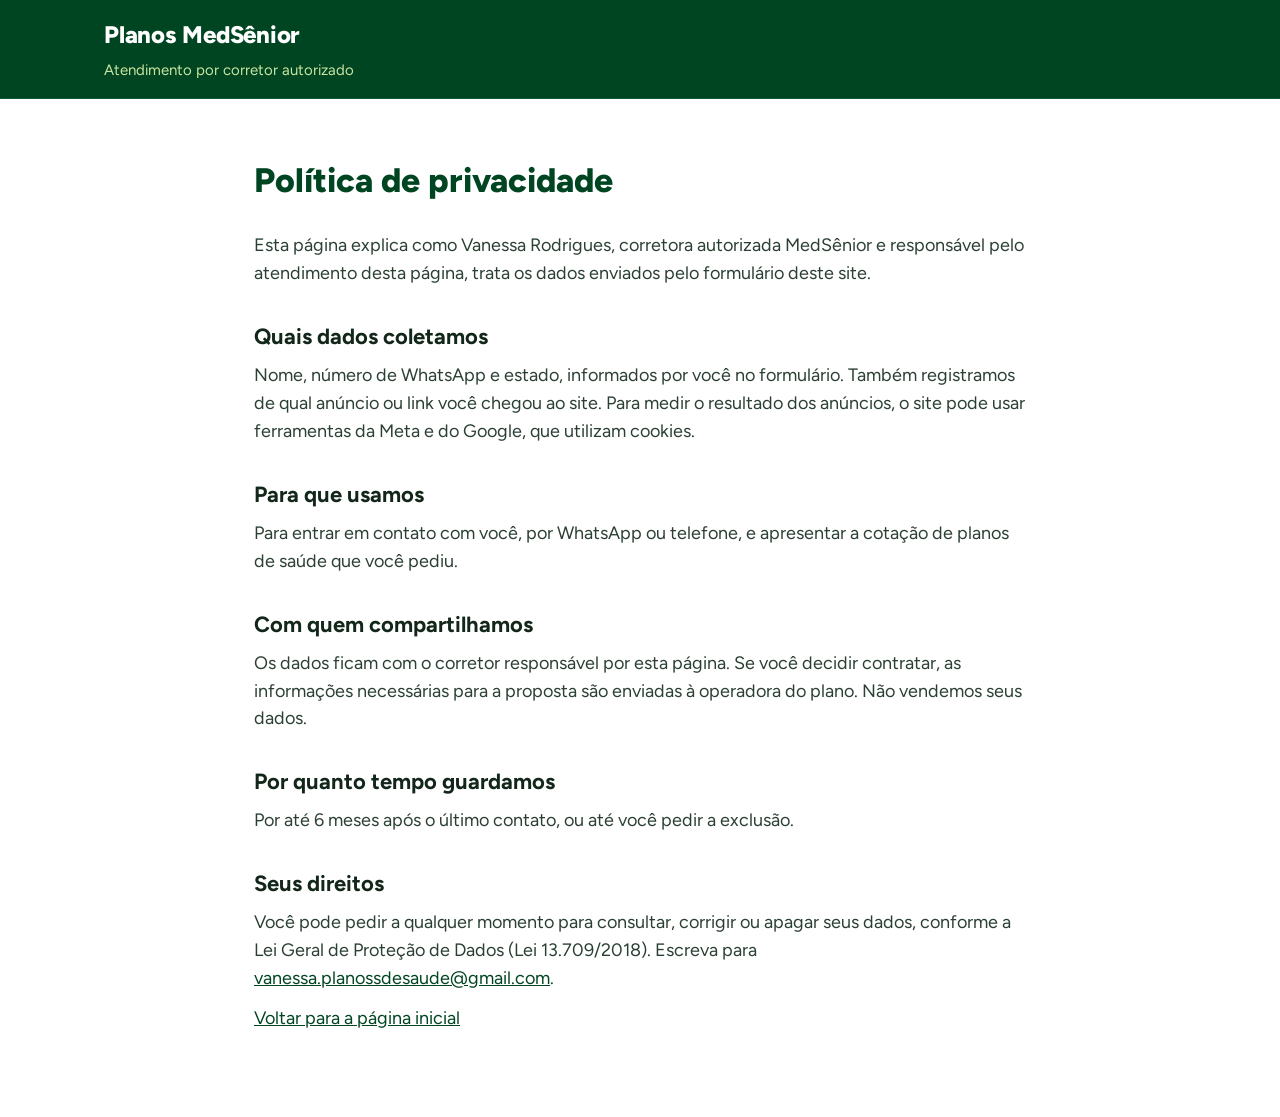
==== commit 87fd847a: "Página genérica por padrão, sem nome nem foto do corretor quemAtende.mostrar controla se o corretor " ====
--- a/privacidade.html
+++ b/privacidade.html
@@ -3,7 +3,7 @@
 <head>
 <meta charset="utf-8">
 <meta name="viewport" content="width=device-width, initial-scale=1">
-<title>Política de privacidade | Vanessa Rodrigues, corretora autorizada</title>
+<title>Política de privacidade | Planos MedSênior</title>
 <meta name="robots" content="noindex">
 <link rel="stylesheet" href="https://fonts.googleapis.com/css2?family=Figtree:wght@400;500;600;700;800&display=swap">
 <link rel="stylesheet" href="styles.css">
@@ -13,8 +13,8 @@
 <header class="topo">
   <div class="container topo__linha">
     <a class="marca" href="index.html" style="text-decoration: none">
-      <span class="marca__nome">Vanessa Rodrigues</span>
-      <span class="marca__sub">Corretora autorizada MedSênior</span>
+      <span class="marca__nome">Planos MedSênior</span>
+      <span class="marca__sub">Atendimento por corretor autorizado</span>
     </a>
   </div>
 </header>
@@ -24,7 +24,8 @@
   <div class="container container--estreito">
     <h1>Política de privacidade</h1>
 
-    <p>Esta página explica como Vanessa Rodrigues, corretora autorizada MedSênior, trata os dados enviados pelo formulário deste site.</p>
+    <!-- A LGPD exige identificar quem é responsável pelos dados: mantenha aqui o nome do corretor. -->
+    <p>Esta página explica como Vanessa Rodrigues, corretora autorizada MedSênior e responsável pelo atendimento desta página, trata os dados enviados pelo formulário deste site.</p>
 
     <h2>Quais dados coletamos</h2>
     <p>Nome, número de WhatsApp e estado, informados por você no formulário. Também registramos de qual anúncio ou link você chegou ao site. Para medir o resultado dos anúncios, o site pode usar ferramentas da Meta e do Google, que utilizam cookies.</p>
@@ -33,7 +34,7 @@
     <p>Para entrar em contato com você, por WhatsApp ou telefone, e apresentar a cotação de planos de saúde que você pediu.</p>
 
     <h2>Com quem compartilhamos</h2>
-    <p>Os dados ficam com a corretora responsável por esta página. Se você decidir contratar, as informações necessárias para a proposta são enviadas à operadora do plano. Não vendemos seus dados.</p>
+    <p>Os dados ficam com o corretor responsável por esta página. Se você decidir contratar, as informações necessárias para a proposta são enviadas à operadora do plano. Não vendemos seus dados.</p>
 
     <h2>Por quanto tempo guardamos</h2>
     <p>Por até 6 meses após o último contato, ou até você pedir a exclusão.</p>
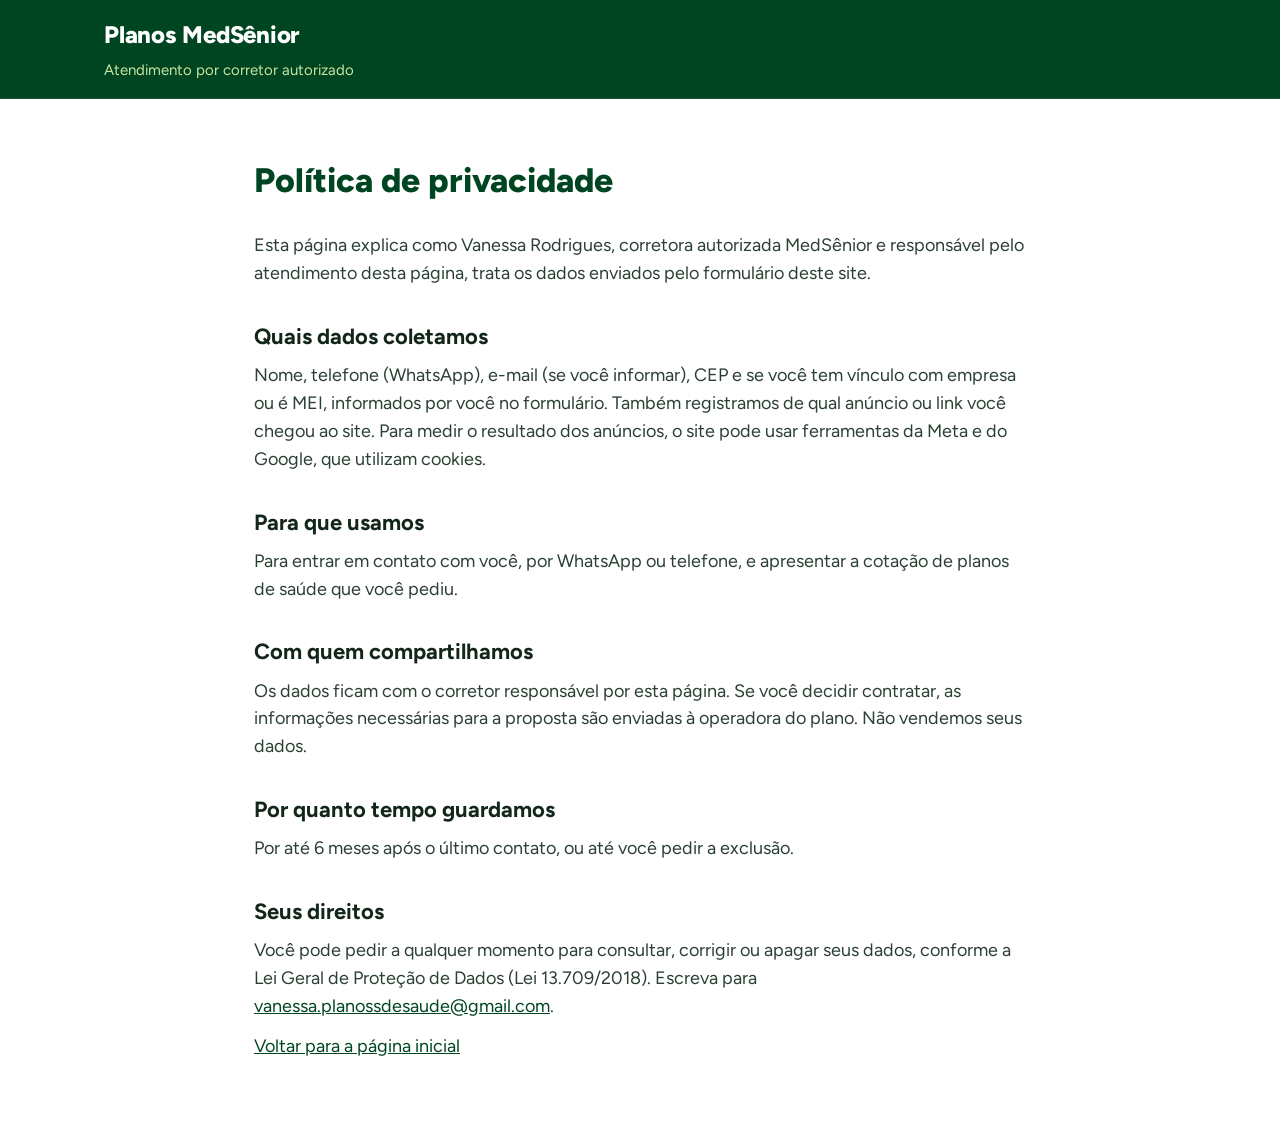
==== commit 1725b250: "Ajustes da Aline: CEP, e-mail, vínculo com empresa e foto no topo - Título sem estado: "Plano de saú" ====
--- a/privacidade.html
+++ b/privacidade.html
@@ -28,7 +28,7 @@
     <p>Esta página explica como Vanessa Rodrigues, corretora autorizada MedSênior e responsável pelo atendimento desta página, trata os dados enviados pelo formulário deste site.</p>
 
     <h2>Quais dados coletamos</h2>
-    <p>Nome, número de WhatsApp e estado, informados por você no formulário. Também registramos de qual anúncio ou link você chegou ao site. Para medir o resultado dos anúncios, o site pode usar ferramentas da Meta e do Google, que utilizam cookies.</p>
+    <p>Nome, telefone (WhatsApp), e-mail (se você informar), CEP e se você tem vínculo com empresa ou é MEI, informados por você no formulário. Também registramos de qual anúncio ou link você chegou ao site. Para medir o resultado dos anúncios, o site pode usar ferramentas da Meta e do Google, que utilizam cookies.</p>
 
     <h2>Para que usamos</h2>
     <p>Para entrar em contato com você, por WhatsApp ou telefone, e apresentar a cotação de planos de saúde que você pediu.</p>
--- a/styles.css
+++ b/styles.css
@@ -71,6 +71,12 @@
 
 /* Hero */
 .hero { background: var(--verde-escuro); color: #E4EFE7; }
+.hero--foto {
+  background:
+    linear-gradient(90deg, rgba(0, 69, 34, 0.94) 0%, rgba(0, 69, 34, 0.86) 45%, rgba(0, 69, 34, 0.55) 100%),
+    var(--foto-topo) center / cover no-repeat,
+    var(--verde-escuro);
+}
 .hero__linha {
   display: flex; flex-wrap: wrap; gap: 48px; align-items: flex-start;
   padding-top: 64px; padding-bottom: 64px;
@@ -113,14 +119,17 @@
   font: inherit; font-size: 19px; color: var(--tinta); background: #fff;
 }
 .campo input[aria-invalid="true"] { border-color: #B3261E; }
-.ufs { display: flex; flex-wrap: wrap; gap: 8px; }
-.uf {
-  min-width: 56px; height: 48px; padding: 0 14px;
-  border: 2px solid var(--borda-campo); border-radius: 12px;
-  background: #fff; color: var(--tinta);
-  font: inherit; font-weight: 700; cursor: pointer;
-}
-.uf[aria-pressed="true"] { background: var(--verde-escuro); border-color: var(--verde-escuro); color: #fff; }
+.opcional { font-weight: 500; color: var(--tinta-suave); }
+.campo__ajuda { font-size: 15px; color: var(--tinta-suave); min-height: 1.2em; }
+.opcoes { display: flex; flex-direction: column; gap: 8px; }
+.opcao {
+  display: flex; align-items: center; gap: 12px; min-height: 48px; padding: 10px 14px;
+  border: 2px solid var(--borda-campo); border-radius: 12px; cursor: pointer;
+  font-weight: 500 !important; font-size: 17px; line-height: 1.3;
+}
+.opcao input { width: 22px; height: 22px; margin: 0; flex: none; accent-color: var(--verde-escuro); }
+.opcao:has(input:checked) { border-color: var(--verde-escuro); background: #EEF6EF; }
+.opcao input[aria-invalid="true"] { outline: 2px solid #B3261E; outline-offset: 2px; }
 .isca { position: absolute; left: -9999px; width: 1px; height: 1px; overflow: hidden; }
 .erro {
   padding: 12px 16px; border-radius: 12px;
@@ -156,14 +165,20 @@
 .publico p { color: #E4EFE7; }
 
 .passos { list-style: none; margin: 0 0 40px; padding: 0; display: flex; flex-wrap: wrap; gap: 24px; }
-.passo { flex: 1 1 260px; display: flex; flex-direction: column; gap: 10px; }
+.passo {
+  flex: 1 1 260px;
+  display: grid; grid-template-columns: 44px minmax(0, 1fr);
+  column-gap: 16px; row-gap: 6px; align-items: center; align-content: start;
+}
 .passo__n {
+  grid-row: 1; grid-column: 1;
   width: 44px; height: 44px; border-radius: 50%;
   display: flex; align-items: center; justify-content: center;
   background: var(--verde-escuro); color: #fff; font-weight: 800; font-size: 20px;
 }
-.passo h3 { font-size: 21px; font-weight: 700; }
-.passo p { color: var(--tinta-suave); }
+.passo h3 { grid-row: 1; grid-column: 2; font-size: 21px; font-weight: 700; line-height: 1.25; }
+.passo p { grid-row: 2; grid-column: 2; color: var(--tinta-suave); }
+.acoes-centro { display: flex; justify-content: center; }
 
 .secao--borda { border-top: 1px solid var(--linha); }
 .quem { display: flex; flex-wrap: wrap; gap: 40px; align-items: center; }
@@ -173,6 +188,13 @@
 .quem__paragrafos { display: flex; flex-direction: column; gap: 12px; }
 .quem__texto p { font-size: 20px; color: var(--tinta-media); }
 
+.com-foto { display: flex; flex-wrap: wrap; gap: 48px; align-items: center; }
+.com-foto__texto { flex: 999 1 480px; min-width: 0; }
+.foto-secao {
+  flex: 1 1 300px; width: 100%; max-width: 420px; height: auto;
+  aspect-ratio: 4 / 5; object-fit: cover; border-radius: 20px; display: block;
+}
+
 details {
   background: #fff; border: 1px solid var(--linha); border-radius: 14px;
   padding: 20px 24px; margin-top: 16px;
@@ -202,6 +224,9 @@
   .hero__linha { padding-top: 40px; padding-bottom: 40px; gap: 32px; }
   .cartao { padding: 24px; max-width: none; }
   .secao { padding: 56px 0; }
+  .com-foto { gap: 32px; }
+  .foto-secao { max-width: none; aspect-ratio: 4 / 3; }
+  .com-foto--invertido .foto-secao { order: -1; }
 }
 
 @media (prefers-reduced-motion: reduce) {
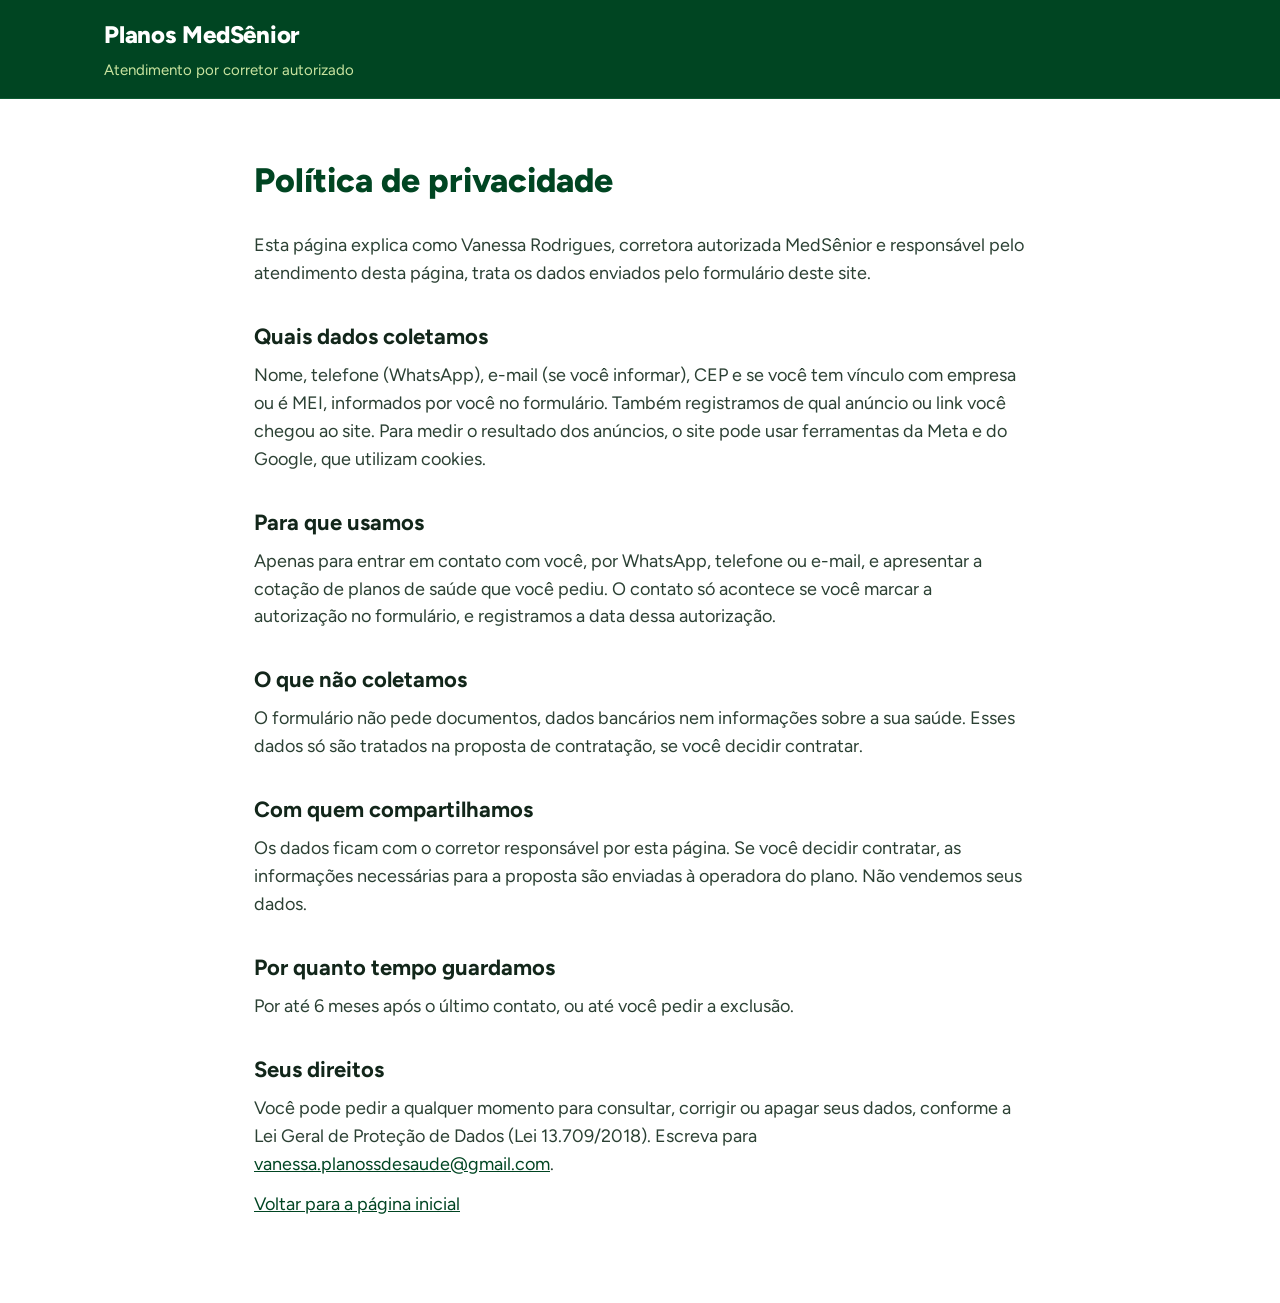
==== commit b17ba0e3: "Autorização de contato obrigatória e finalidade da coleta no formulário Orientações da MedSênior: o " ====
--- a/privacidade.html
+++ b/privacidade.html
@@ -31,7 +31,10 @@
     <p>Nome, telefone (WhatsApp), e-mail (se você informar), CEP e se você tem vínculo com empresa ou é MEI, informados por você no formulário. Também registramos de qual anúncio ou link você chegou ao site. Para medir o resultado dos anúncios, o site pode usar ferramentas da Meta e do Google, que utilizam cookies.</p>
 
     <h2>Para que usamos</h2>
-    <p>Para entrar em contato com você, por WhatsApp ou telefone, e apresentar a cotação de planos de saúde que você pediu.</p>
+    <p>Apenas para entrar em contato com você, por WhatsApp, telefone ou e-mail, e apresentar a cotação de planos de saúde que você pediu. O contato só acontece se você marcar a autorização no formulário, e registramos a data dessa autorização.</p>
+
+    <h2>O que não coletamos</h2>
+    <p>O formulário não pede documentos, dados bancários nem informações sobre a sua saúde. Esses dados só são tratados na proposta de contratação, se você decidir contratar.</p>
 
     <h2>Com quem compartilhamos</h2>
     <p>Os dados ficam com o corretor responsável por esta página. Se você decidir contratar, as informações necessárias para a proposta são enviadas à operadora do plano. Não vendemos seus dados.</p>
--- a/styles.css
+++ b/styles.css
@@ -71,11 +71,25 @@
 
 /* Hero */
 .hero { background: var(--verde-escuro); color: #E4EFE7; }
-.hero--foto {
+.banner { background: var(--verde-escuro); color: #E4EFE7; }
+.banner .container { min-height: 520px; display: flex; align-items: center; padding-top: 64px; padding-bottom: 64px; }
+.banner__texto { max-width: 560px; display: flex; flex-direction: column; gap: 24px; align-items: flex-start; }
+.banner h1 {
+  font-size: clamp(34px, 5vw, 56px); line-height: 1.08; font-weight: 800;
+  color: var(--verde-claro); letter-spacing: -0.02em;
+}
+.banner--foto {
   background:
-    linear-gradient(90deg, rgba(0, 69, 34, 0.94) 0%, rgba(0, 69, 34, 0.86) 45%, rgba(0, 69, 34, 0.55) 100%),
-    var(--foto-topo) center / cover no-repeat,
+    linear-gradient(90deg, #004522 0%, rgba(0, 69, 34, 0.92) 32%, rgba(0, 69, 34, 0.35) 55%, rgba(0, 69, 34, 0) 70%),
+    var(--foto-topo) right center / cover no-repeat,
     var(--verde-escuro);
+}
+.hero__titulo { font-size: clamp(28px, 4vw, 36px); line-height: 1.15; font-weight: 800; color: var(--verde-claro); }
+.vantagens { list-style: none; margin: 0; padding: 0; display: flex; flex-direction: column; gap: 14px; font-size: 20px; }
+.vantagens li { display: flex; gap: 12px; align-items: flex-start; }
+.vantagens li::before {
+  content: ''; flex: none; width: 24px; height: 24px; margin-top: 3px; border-radius: 50%;
+  background: var(--verde-claro) url("data:image/svg+xml,%3Csvg xmlns='http://www.w3.org/2000/svg' viewBox='0 0 24 24' fill='none' stroke='%23003A1D' stroke-width='3' stroke-linecap='round' stroke-linejoin='round'%3E%3Cpath d='M6 12.5l4 4 8-9'/%3E%3C/svg%3E") center / 16px no-repeat;
 }
 .hero__linha {
   display: flex; flex-wrap: wrap; gap: 48px; align-items: flex-start;
@@ -136,6 +150,9 @@
   background: #FDECEA; color: #8A1C12; font-size: 16px; font-weight: 600;
 }
 .consentimento { font-size: 14px; color: var(--tinta-suave); }
+.aceite { display: flex; gap: 12px; align-items: flex-start; font-size: 15px; line-height: 1.45; color: var(--tinta-media); cursor: pointer; }
+.aceite input { width: 22px; height: 22px; margin: 1px 0 0; flex: none; accent-color: var(--verde-escuro); }
+.aceite input[aria-invalid="true"] { outline: 2px solid #B3261E; outline-offset: 2px; }
 
 /* Seções */
 .secao { padding: 72px 0; }
@@ -220,6 +237,17 @@
 .texto h2 { font-size: 22px; font-weight: 700; margin: 32px 0 8px; }
 .texto p { margin-bottom: 12px; color: var(--tinta-media); }
 
+@media (max-width: 760px) {
+  .banner .container { min-height: 0; padding-top: 0; padding-bottom: 40px; display: block; }
+  .banner--foto {
+    background:
+      linear-gradient(180deg, rgba(0, 69, 34, 0) 0, rgba(0, 69, 34, 0) 38vw, #004522 60vw),
+      var(--foto-topo) 72% 0 / auto 60vw no-repeat,
+      var(--verde-escuro);
+  }
+  .banner--foto .container { padding-top: 52vw; }
+}
+
 @media (max-width: 560px) {
   .hero__linha { padding-top: 40px; padding-bottom: 40px; gap: 32px; }
   .cartao { padding: 24px; max-width: none; }
